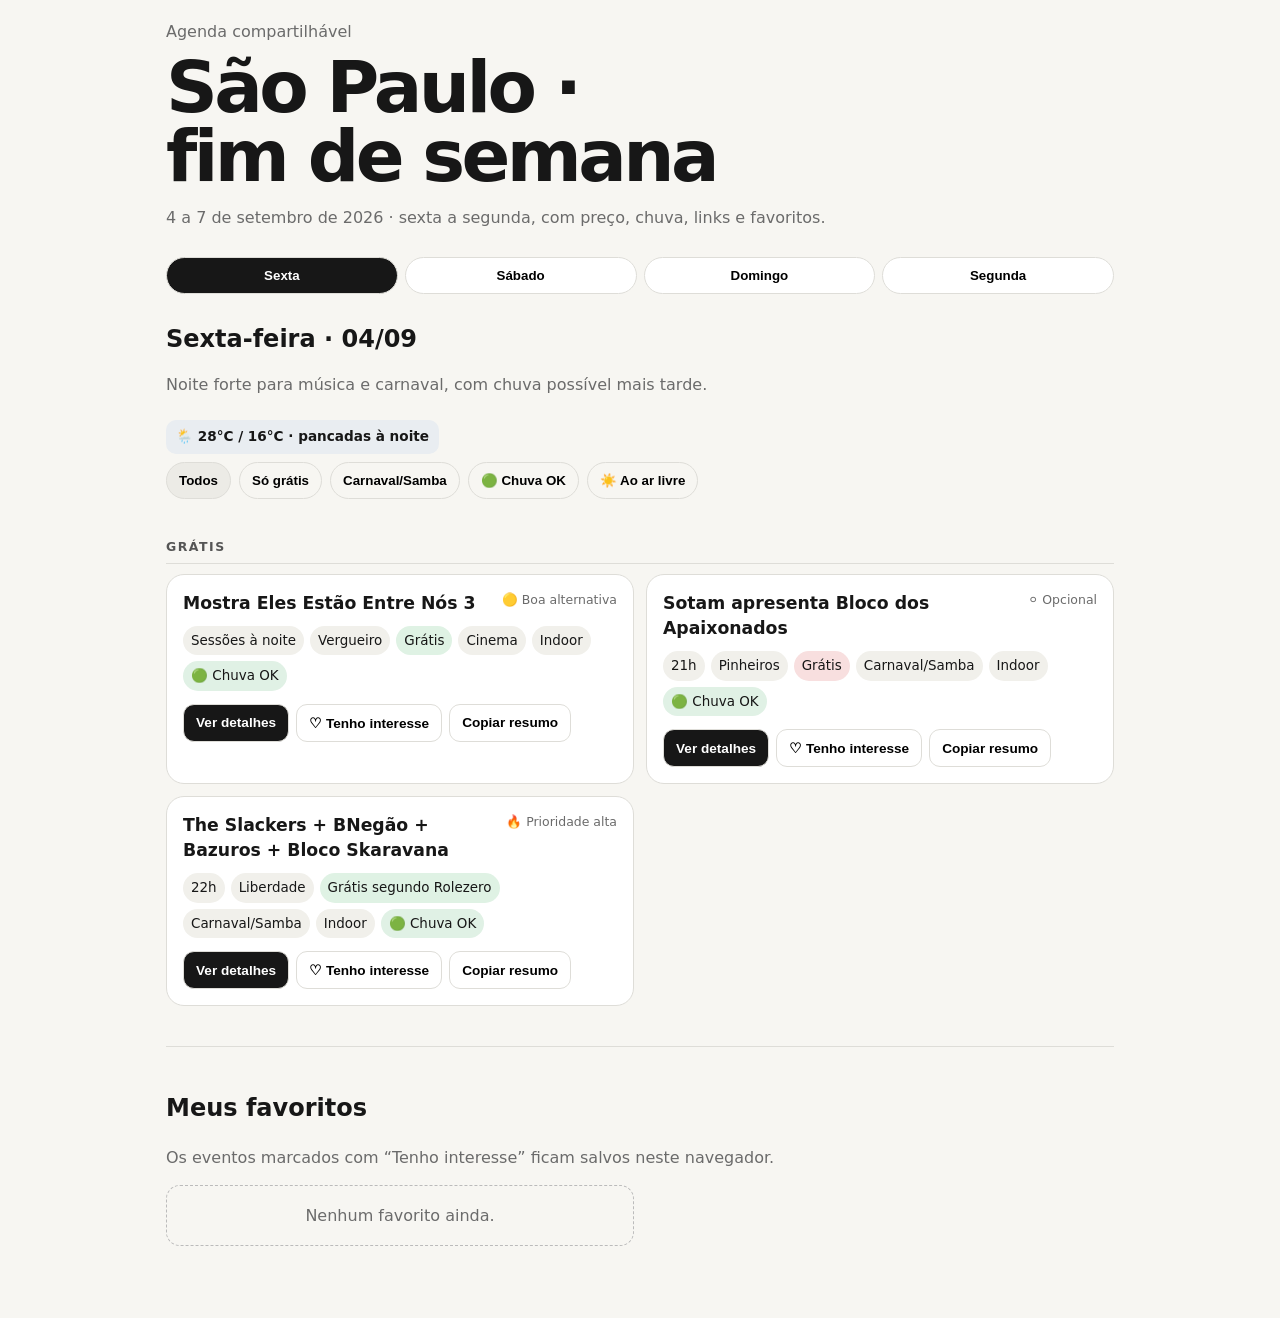
==== index.html @ 99be1428 "Publica primeira versão da Agenda SP" ====
<!doctype html><html lang="pt-BR"><head><meta charset="utf-8"><meta name="viewport" content="width=device-width,initial-scale=1"><meta name="theme-color" content="#f7f6f2"><title>São Paulo · 4 a 7 de setembro</title><style>:root{--bg:#f7f6f2;--card:#fff;--txt:#171717;--muted:#6b6b6b;--line:#deddd8;--free:#dff2e4;--paid:#fff0d9;--bad:#f8dfdf}*{box-sizing:border-box}body{margin:0;background:var(--bg);color:var(--txt);font-family:system-ui,-apple-system,Segoe UI,sans-serif;line-height:1.45}.w{max-width:980px;margin:auto;padding:20px 16px 72px}h1{font-size:clamp(2rem,8vw,4.5rem);line-height:.95;letter-spacing:-.05em;margin:10px 0}.sub{color:var(--muted);max-width:680px}.tabs{position:sticky;top:0;z-index:5;display:grid;grid-template-columns:repeat(4,1fr);gap:7px;padding:12px 0;background:#f7f6f2eF}.tab,.filter,.btn{border:1px solid var(--line);background:#fff;border-radius:999px;padding:10px 12px;font-weight:700;cursor:pointer}.tab.active{background:#171717;color:#fff}.filters{display:flex;gap:8px;overflow:auto;padding:8px 0 15px}.filter{white-space:nowrap;background:transparent}.filter.active{background:#ecebe6}.day h2{margin:16px 0 4px}.forecast{display:inline-block;margin-top:8px;padding:7px 10px;border-radius:10px;background:#e9edf1;font-size:.85rem;font-weight:700}.group{margin:24px 0}.group-title{font-size:.78rem;text-transform:uppercase;letter-spacing:.12em;font-weight:800;color:#555;border-bottom:1px solid var(--line);padding-bottom:7px}.cards{display:grid;gap:12px;margin-top:10px}.card{background:var(--card);border:1px solid var(--line);border-radius:18px;overflow:hidden}.main{padding:16px}.top{display:flex;justify-content:space-between;gap:12px}.top h3{margin:0;font-size:1.08rem}.priority{font-size:.78rem;color:var(--muted);white-space:nowrap}.meta{display:flex;flex-wrap:wrap;gap:6px;margin-top:10px}.pill{background:#f1f0eb;padding:5px 8px;border-radius:999px;font-size:.84rem}.free{background:var(--free)}.paid{background:var(--paid)}.sold,.dry{background:var(--bad)}.rainok{background:#e0f1e5}.dep{background:#fff0d9}.acts{display:flex;flex-wrap:wrap;gap:7px;margin-top:13px}.btn{border-radius:11px;font-size:.85rem}.primary{background:#171717;color:#fff}.details{display:none;padding:16px;border-top:1px solid var(--line);background:#fbfaf7}.card.open .details{display:block}.details p{margin:7px 0}.links{display:flex;flex-wrap:wrap;gap:8px;margin-top:10px}.links a{border:1px solid var(--line);padding:8px 10px;border-radius:10px;text-decoration:none;font-weight:700;font-size:.85rem}.alert{background:var(--bad);padding:9px 11px;border-radius:10px;margin-top:10px}.favorites{margin-top:40px;border-top:1px solid var(--line);padding-top:24px}.empty{padding:18px;border:1px dashed #bbb;border-radius:14px;color:var(--muted);text-align:center}@media(min-width:700px){.cards{grid-template-columns:repeat(2,1fr)}}</style></head><body><div class="w"><div class="sub">Agenda compartilhável</div><h1>São Paulo ·<br>fim de semana</h1><p class="sub">4 a 7 de setembro de 2026 · sexta a segunda, com preço, chuva, links e favoritos.</p><nav class="tabs"><button class="tab active" data-day="friday">Sexta</button><button class="tab" data-day="saturday">Sábado</button><button class="tab" data-day="sunday">Domingo</button><button class="tab" data-day="monday">Segunda</button></nav><section id="view"></section><section class="favorites"><h2>Meus favoritos</h2><p class="sub">Os eventos marcados com “Tenho interesse” ficam salvos neste navegador.</p><div id="favs" class="cards"></div></section></div><script>const D={friday:{title:'Sexta-feira · 04/09',summary:'Noite forte para música e carnaval, com chuva possível mais tarde.',forecast:'🌦️ 28°C / 16°C · pancadas à noite'},saturday:{title:'Sábado · 05/09',summary:'Maior variedade do fim de semana, mas com chuva como variável central.',forecast:'🌧️ 23°C / 15°C · tarde e noite chuvosas'},sunday:{title:'Domingo · 06/09',summary:'Priorize programas cobertos e deixe rua apenas para uma boa janela.',forecast:'🌧️ 17°C / 11°C · chuvoso durante o dia'},monday:{title:'Segunda-feira · 07/09 · feriado',summary:'Feriado frio, com várias opções culturais e melhor perspectiva para programas externos.',forecast:'☁️ 13°C / 10°C · nublado'}};const E=[{id:'f1',day:'friday',date:'04/09',name:'Sotam apresenta Bloco dos Apaixonados',start:'21:00',time:'21h',bairro:'Pinheiros',venue:'Casa Natura Musical',address:'R. Artur de Azevedo, 2134 · Pinheiros',priceType:'free',price:'Grátis',status:'Esgotado na última checagem',reserve:'Ingresso necessário',cat:'Carnaval/Samba',carnival:1,env:'Indoor',rain:'ok',rainLabel:'🟢 Chuva OK',priority:'⚪ Opcional',desc:'Projeto de Sotam em clima de bloco na Casa Natura Musical.',why:'Muito alinhado ao espírito carnavalesco da sexta, mas está esgotado.',climate:'Coberto.',alert:'Esgotado. Só considerar se houver nova liberação.',official:'https://casanaturamusical.com.br/eventos/',ticket:'',maps:'https://www.google.com/maps/search/?api=1&query=Casa+Natura+Musical+Sao+Paulo'},{id:'f2',day:'friday',date:'04/09',name:'The Slackers + BNegão + Bazuros + Bloco Skaravana',start:'22:00',time:'22h',bairro:'Liberdade',venue:'Cine Joia',address:'Praça Carlos Gomes, 82 · Liberdade',priceType:'free',price:'Grátis segundo Rolezero',status:'Valor/acesso a confirmar',reserve:'Confirmar antes de sair',cat:'Carnaval/Samba',carnival:1,env:'Indoor',rain:'ok',rainLabel:'🟢 Chuva OK',priority:'🔥 Prioridade alta',desc:'Ska, música urbana e bloco no Cine Joia.',why:'Uma das combinações mais diferentes da sexta.',climate:'Coberto e perto do metrô.',alert:'Gratuidade e regras de entrada devem ser reconfirmadas.',official:'https://rolezero.com.br/sao-paulo/2026-09-04',ticket:'',maps:'https://www.google.com/maps/search/?api=1&query=Cine+Joia+Sao+Paulo'},{id:'f3',day:'friday',date:'04/09',name:'Mostra Eles Estão Entre Nós 3',start:'19:30',time:'Sessões à noite',bairro:'Vergueiro',venue:'Centro Cultural São Paulo',address:'Rua Vergueiro, 1000 · São Paulo',priceType:'free',price:'Grátis',status:'Sujeito à lotação',reserve:'Retirada conforme sessão',cat:'Cinema',carnival:0,env:'Indoor',rain:'ok',rainLabel:'🟢 Chuva OK',priority:'🟡 Boa alternativa',desc:'Mostra especial gratuita de ficção científica.',why:'Plano cultural fácil, coberto e gratuito.',climate:'Indoor.',alert:'Chegue cedo para retirada.',official:'https://centrocultural.sp.gov.br/agenda/',ticket:'',maps:'https://www.google.com/maps/search/?api=1&query=Centro+Cultural+Sao+Paulo'},{id:'s1',day:'saturday',date:'05/09',name:'Baile na Terra + Bloco Água Preta + Cordel do Fogo Encantado',start:'15:00',time:'15h às 21h',bairro:'Lapa',venue:'Tendal da Lapa + cortejo',address:'Lapa · São Paulo',priceType:'free',price:'Grátis',status:'Programação divulgada',reserve:'Não informada',cat:'Carnaval/Samba',carnival:1,env:'Misto',rain:'depends',rainLabel:'🟡 Depende da chuva',priority:'🔥 Prioridade alta',desc:'Bloco, cortejo e programação musical chegando ao Tendal da Lapa.',why:'Melhor cruzamento entre bloco, rua e música brasileira.',climate:'Parte importante acontece na rua.',alert:'Checar status no dia por causa da chuva.',official:'https://billboard.com.br/baile-na-terra-setembro-sp-2026/',ticket:'',maps:'https://www.google.com/maps/search/?api=1&query=Tendal+da+Lapa+Sao+Paulo'},{id:'s2',day:'saturday',date:'05/09',name:'World Press Photo 2026',start:'11:00',time:'9h às 18h · visita 11h',bairro:'Sé',venue:'CAIXA Cultural',address:'Praça da Sé, 111 · São Paulo',priceType:'free',price:'Grátis',status:'Último fim de semana',reserve:'Mediação pode exigir inscrição',cat:'Exposição',carnival:0,env:'Indoor',rain:'ok',rainLabel:'🟢 Chuva OK',priority:'🔥 Prioridade alta',desc:'Exposição internacional de fotojornalismo e fotografia documental.',why:'Âncora cultural forte e excelente para chuva.',climate:'100% coberto.',alert:'Mediação sujeita a vagas.',official:'https://www.worldpressphoto.org/calendar/2026/sao-paulo-brazil',ticket:'',maps:'https://www.google.com/maps/search/?api=1&query=CAIXA+Cultural+Sao+Paulo'},{id:'s3',day:'saturday',date:'05/09',name:'XXXII Copa Japão de Turfe',start:'12:00',time:'12h às 21h',bairro:'Cidade Jardim',venue:'Jockey Club de São Paulo',address:'Av. Lineu de Paula Machado, 1263',priceType:'free',price:'Grátis',status:'Confirmado',reserve:'Não informada',cat:'Cultura/Gastronomia',carnival:0,env:'Misto',rain:'depends',rainLabel:'🟡 Depende da chuva',priority:'🟡 Boa alternativa',desc:'Celebração Brasil-Japão com turfe, gastronomia e atrações culturais.',why:'Programa diferente e gratuito.',climate:'Grande parte da experiência é externa.',alert:'Chuva pode prejudicar bastante.',official:'https://jockeyclub-sp.com.br/eventos/news_mostra.asp?id=37733',ticket:'',maps:'https://www.google.com/maps/search/?api=1&query=Jockey+Club+de+Sao+Paulo'},{id:'s4',day:'saturday',date:'05/09',name:'Piano na Praça',start:'18:00',time:'18h',bairro:'Vergueiro',venue:'Centro Cultural São Paulo',address:'Rua Vergueiro, 1000',priceType:'free',price:'Grátis',status:'Programação listada',reserve:'Sujeito à lotação',cat:'Música',carnival:0,env:'Misto',rain:'depends',rainLabel:'🟡 Depende da chuva',priority:'🟡 Boa alternativa',desc:'Apresentação de piano em área de convivência do CCSP.',why:'Leve, gratuito e fácil de combinar com outro programa.',climate:'Área semiaberta.',alert:'Validar realização se chover forte.',official:'https://centrocultural.sp.gov.br/agenda/',ticket:'',maps:'https://www.google.com/maps/search/?api=1&query=Centro+Cultural+Sao+Paulo'},{id:'s5',day:'saturday',date:'05/09',name:'53ª Festa de San Gennaro',start:'17:00',time:'A partir de 17h',bairro:'Mooca',venue:'Ruas San Gennaro e Lins',address:'Mooca · São Paulo',priceType:'free',price:'Grátis na área de rua',status:'Abertura da edição 2026',reserve:'Não para a rua',cat:'Festa de Rua',carnival:0,env:'Outdoor',rain:'dry',rainLabel:'🔴 Melhor sem chuva',priority:'🟡 Boa alternativa',desc:'Tradicional festa italiana com gastronomia e cultura de bairro.',why:'Ótimo clima de festa popular se o tempo ajudar.',climate:'Outdoor.',alert:'Com chuva forte, deixe para outro momento.',official:'https://paroquiasangennaro.com.br/',ticket:'',maps:'https://www.google.com/maps/search/?api=1&query=Festa+San+Gennaro+Mooca'},{id:'s6',day:'saturday',date:'05/09',name:'Juçara Marçal canta Elizeth Cardoso',start:'20:00',time:'20h às 21h30',bairro:'Bom Retiro',venue:'Sesc Bom Retiro',address:'Alameda Nothmann, 185',priceType:'over50',price:'R$ 60 inteira · R$ 30 meia · R$ 18 Credencial',status:'Venda de ingressos',reserve:'Ingresso necessário',cat:'Música Brasileira',carnival:1,env:'Indoor',rain:'ok',rainLabel:'🟢 Chuva OK',priority:'🔥 Prioridade alta',desc:'Juçara Marçal celebra repertório de Elizeth Cardoso com Kiko Dinucci e Rodrigo Campos.',why:'Uma das escolhas musicais mais fortes do sábado.',climate:'Indoor.',alert:'Comprar antes.',official:'https://www.sescsp.org.br/programacao/jucara-marcal-18/',ticket:'https://www.sescsp.org.br/programacao/jucara-marcal-18/',maps:'https://www.google.com/maps/search/?api=1&query=Sesc+Bom+Retiro'},{id:'s7',day:'saturday',date:'05/09',name:'A Banda Mais Bonita da Cidade',start:'20:00',time:'20h',bairro:'Belenzinho',venue:'Sesc Belenzinho',address:'R. Padre Adelino, 1000',priceType:'over50',price:'R$ 60 inteira · R$ 30 meia · R$ 18 Credencial',status:'Programação confirmada',reserve:'Ingresso necessário',cat:'Show',carnival:0,env:'Indoor',rain:'ok',rainLabel:'🟢 Chuva OK',priority:'🔥 Prioridade alta',desc:'Show da banda curitibana no Sesc Belenzinho.',why:'Boa opção para fechar o sábado em ambiente coberto.',climate:'Indoor.',alert:'Checar disponibilidade.',official:'https://www.sescsp.org.br/programacao/a-banda-mais-bonita-da-cidade-4/',ticket:'https://www.sescsp.org.br/programacao/a-banda-mais-bonita-da-cidade-4/',maps:'https://www.google.com/maps/search/?api=1&query=Sesc+Belenzinho'},{id:'d1',day:'sunday',date:'06/09',name:'Menu Cultural · Gastronomia Periférica',start:'11:00',time:'11h às 17h',bairro:'Paulista',venue:'Bulevar do Rádio',address:'Entre Itaú Cultural e Sesc Avenida Paulista',priceType:'free',price:'Entrada grátis',status:'Confirmado',reserve:'Não informada',cat:'Gastronomia/Cultura',carnival:0,env:'Outdoor',rain:'dry',rainLabel:'🔴 Melhor sem chuva',priority:'🟡 Boa alternativa',desc:'Feira com comida, produtores, cerâmica, moda e cultura periférica.',why:'Muito bom se houver janela de tempo.',climate:'Outdoor.',alert:'Consumo pago; chuva pode inviabilizar.',official:'https://www.itaucultural.org.br/secoes/agenda/gastronomia-periferica-chega-ao-menu-cultural-no-mes-de-setembro',ticket:'',maps:'https://www.google.com/maps/search/?api=1&query=Itau+Cultural+Sao+Paulo'},{id:'d2',day:'sunday',date:'06/09',name:'World Press Photo 2026',start:'09:00',time:'9h às 17h · mediação 15h',bairro:'Sé',venue:'CAIXA Cultural',address:'Praça da Sé, 111',priceType:'free',price:'Grátis',status:'Último domingo',reserve:'Mediação com inscrição',cat:'Exposição',carnival:0,env:'Indoor',rain:'ok',rainLabel:'🟢 Chuva OK',priority:'🔥 Prioridade alta',desc:'Último domingo da mostra internacional de fotografia.',why:'Excelente plano de chuva.',climate:'Indoor.',alert:'Mediação pode lotar.',official:'https://www.worldpressphoto.org/calendar/2026/sao-paulo-brazil',ticket:'',maps:'https://www.google.com/maps/search/?api=1&query=CAIXA+Cultural+Sao+Paulo'},{id:'d3',day:'sunday',date:'06/09',name:'Devoradores de Estrelas · Mostra Eles Estão Entre Nós 3',start:'15:00',time:'15h',bairro:'Vergueiro',venue:'CCSP · Sala Paulo Emílio',address:'Rua Vergueiro, 1000',priceType:'free',price:'Grátis',status:'Confirmado',reserve:'Ingresso físico 1h antes',cat:'Cinema',carnival:0,env:'Indoor',rain:'ok',rainLabel:'🟢 Chuva OK',priority:'🔥 Prioridade alta',desc:'Sessão especial gratuita de ficção científica.',why:'Perfeito para um domingo chuvoso.',climate:'Indoor.',alert:'Sujeito à disponibilidade.',official:'https://centrocultural.sp.gov.br/agenda/',ticket:'',maps:'https://www.google.com/maps/search/?api=1&query=Centro+Cultural+Sao+Paulo'},{id:'d4',day:'sunday',date:'06/09',name:'A Classe Trabalhadora Vai ao Cinema · Sessão 3',start:'18:00',time:'18h e 19h30',bairro:'Vergueiro',venue:'CCSP · Sala Paulo Emílio',address:'Rua Vergueiro, 1000',priceType:'free',price:'Grátis',status:'Confirmado',reserve:'Ingresso físico 1h antes',cat:'Cinema',carnival:0,env:'Indoor',rain:'ok',rainLabel:'🟢 Chuva OK',priority:'🔥 Prioridade alta',desc:'Sessão de curtas sobre trabalho, cidade e vida cotidiana, incluindo “(Sub)urbana”.',why:'Gratuito, coberto e com recorte social contemporâneo.',climate:'Indoor.',alert:'Checar ordem atualizada das sessões.',official:'https://centrocultural.sp.gov.br/agenda/',ticket:'',maps:'https://www.google.com/maps/search/?api=1&query=Centro+Cultural+Sao+Paulo'},{id:'d5',day:'sunday',date:'06/09',name:'Nosso Primeiras Estórias',start:'16:00',time:'16h às 17h',bairro:'Bom Retiro',venue:'Sesc Bom Retiro',address:'Alameda Nothmann, 185',priceType:'free',price:'Grátis / acesso sujeito à capacidade',status:'Confirmado',reserve:'Sujeito à capacidade',cat:'Teatro/Performance',carnival:0,env:'Indoor',rain:'ok',rainLabel:'🟢 Chuva OK',priority:'🟡 Boa alternativa',desc:'Improviso cênico inspirado em Guimarães Rosa.',why:'Curto, autoral e fácil de encaixar.',climate:'Indoor.',alert:'Chegue com antecedência.',official:'https://www.sescsp.org.br/bomretiro/',ticket:'',maps:'https://www.google.com/maps/search/?api=1&query=Sesc+Bom+Retiro'},{id:'m1',day:'monday',date:'07/09',name:'Chico César · Vestido de Amor',start:'16:00',time:'16h',bairro:'Interlagos',venue:'Sesc Interlagos · Praça Pau-Brasil',address:'Av. Manuel Alves Soares, 1100',priceType:'free',price:'Grátis',status:'Confirmado',reserve:'Sem retirada de ingressos',cat:'Música Brasileira',carnival:0,env:'Outdoor',rain:'dry',rainLabel:'🔴 Melhor sem chuva',priority:'🔥 Prioridade alta',desc:'Show gratuito da turnê “Vestido de Amor”.',why:'Grande show gratuito do feriado.',climate:'Praça aberta; confirmar em caso de mudança do tempo.',alert:'Evento ao ar livre.',official:'https://www.sescsp.org.br/programacao/chico-cesar-21/',ticket:'',maps:'https://www.google.com/maps/search/?api=1&query=Sesc+Interlagos+Sao+Paulo'},{id:'m2',day:'monday',date:'07/09',name:'Bienal Internacional do Livro de São Paulo',start:'09:00',time:'9h às 22h',bairro:'Santana',venue:'Distrito Anhembi',address:'Av. Olavo Fontoura, 1209',priceType:'under50',price:'R$ 40 inteira · R$ 20 meia | após 17h R$ 30 / R$ 15',status:'Ingressos à venda',reserve:'Compra antecipada recomendada',cat:'Literatura/Cultura',carnival:0,env:'Indoor',rain:'ok',rainLabel:'🟢 Chuva OK',priority:'🔥 Prioridade alta',desc:'Editoras, autores, debates e sessões de autógrafos.',why:'Melhor programa de longa duração para tempo ruim.',climate:'Pavilhão coberto.',alert:'Algumas sessões exigem senha/inscrição.',official:'https://www.bienaldolivrosp.com.br/pt-br/visitar.html',ticket:'https://www.bienaldolivrosp.com.br/pt-br/visitar.html',maps:'https://www.google.com/maps/search/?api=1&query=Distrito+Anhembi+Sao+Paulo'},{id:'m3',day:'monday',date:'07/09',name:'World Press Photo 2026 · último dia',start:'09:00',time:'9h às 18h',bairro:'Sé',venue:'CAIXA Cultural',address:'Praça da Sé, 111',priceType:'free',price:'Grátis',status:'Abertura excepcional no feriado',reserve:'Entrada livre',cat:'Exposição',carnival:0,env:'Indoor',rain:'ok',rainLabel:'🟢 Chuva OK',priority:'🔥 Prioridade alta',desc:'Último dia da exposição World Press Photo 2026.',why:'Oportunidade única, gratuita e coberta.',climate:'Indoor.',alert:'Classificação indicativa 12 anos.',official:'https://caixanoticias.caixa.gov.br/',ticket:'',maps:'https://www.google.com/maps/search/?api=1&query=CAIXA+Cultural+Sao+Paulo'},{id:'m4',day:'monday',date:'07/09',name:'Pinacoteca · exposições em cartaz',start:'10:00',time:'10h às 18h',bairro:'Luz',venue:'Pinacoteca de São Paulo',address:'Praça da Luz, 2',priceType:'under50',price:'R$ 40 inteira · R$ 20 meia',status:'Aberta no feriado',reserve:'Ingresso recomendado',cat:'Museu/Exposição',carnival:0,env:'Indoor',rain:'ok',rainLabel:'🟢 Chuva OK',priority:'🟡 Boa alternativa',desc:'Exposições em cartaz e programação especial de 7 de Setembro.',why:'Museu forte para ocupar uma tarde inteira.',climate:'Predominantemente coberto.',alert:'Confirmar horário da atividade especial.',official:'https://pinacoteca.org.br/programacao/tipo/calendario-completo/',ticket:'https://pinacoteca.org.br/visita/ingresso/',maps:'https://www.google.com/maps/search/?api=1&query=Pinacoteca+de+Sao+Paulo'},{id:'m5',day:'monday',date:'07/09',name:'Tatiana Blass · Contrarregra',start:'11:00',time:'Horário do feriado a confirmar',bairro:'Pinheiros',venue:'Instituto Tomie Ohtake',address:'Rua Coropés, 88',priceType:'free',price:'Grátis',status:'Exposição confirmada; horário do feriado a confirmar',reserve:'Entrada gratuita',cat:'Exposição',carnival:0,env:'Indoor',rain:'ok',rainLabel:'🟢 Chuva OK',priority:'🟡 Boa alternativa',desc:'Mostra com pinturas, esculturas, instalações e vídeos de Tatiana Blass.',why:'Boa exposição gratuita em Pinheiros.',climate:'Indoor.',alert:'Confirmar funcionamento específico de 07/09.',official:'https://www.institutotomieohtake.org.br/programacao/',ticket:'',maps:'https://www.google.com/maps/search/?api=1&query=Instituto+Tomie+Ohtake'},{id:'m6',day:'monday',date:'07/09',name:'A Bicicleta que Tinha Bigodes',start:'12:00',time:'12h',bairro:'Bom Retiro',venue:'Sesc Bom Retiro',address:'Alameda Nothmann, 185',priceType:'under50',price:'R$ 40 inteira · R$ 20 meia · R$ 12 Credencial',status:'Sessão extra de feriado',reserve:'Ingresso necessário',cat:'Teatro',carnival:0,env:'Indoor',rain:'ok',rainLabel:'🟢 Chuva OK',priority:'🟡 Boa alternativa',desc:'Espetáculo inspirado na obra de Ondjaki.',why:'Boa opção cultural de almoço/tarde.',climate:'Indoor.',alert:'Checar disponibilidade.',official:'https://www.sescsp.org.br/bomretiro/',ticket:'https://www.sescsp.org.br/bomretiro/',maps:'https://www.google.com/maps/search/?api=1&query=Sesc+Bom+Retiro'}];let day='friday',filter='all';const fav=new Set(JSON.parse(localStorage.getItem('agendaSpFavs')||'[]'));const priceGroups=[['free','GRÁTIS'],['under50','ATÉ R$ 50'],['over50','ACIMA DE R$ 50']];const view=document.getElementById('view'),favs=document.getElementById('favs');function card(e,favView=false){const liked=fav.has(e.id),sold=e.status.toLowerCase().includes('esgot');return `<article class="card"><div class="main"><div class="top"><h3>${e.name}</h3><span class="priority">${e.priority}</span></div><div class="meta"><span class="pill">${e.time}</span><span class="pill">${e.bairro}</span><span class="pill ${sold?'sold':e.priceType==='free'?'free':'paid'}">${e.price}</span><span class="pill">${e.cat}</span><span class="pill">${e.env}</span><span class="pill ${e.rain==='ok'?'rainok':e.rain==='depends'?'dep':'dry'}">${e.rainLabel}</span></div><div class="acts"><button class="btn primary detailsBtn">Ver detalhes</button><button class="btn favBtn" data-id="${e.id}">${liked?'♥ Tenho interesse':'♡ Tenho interesse'}</button><button class="btn copyBtn" data-id="${e.id}">Copiar resumo</button>${favView?`<button class="btn removeBtn" data-id="${e.id}">Remover</button>`:''}</div></div><div class="details"><p><b>Sobre:</b> ${e.desc}</p><p><b>Local:</b> ${e.venue}<br>${e.address}</p><p><b>Preço/status:</b> ${e.price} · ${e.status}</p><p><b>Reserva:</b> ${e.reserve}</p><p><b>Por que vale:</b> ${e.why}</p><p><b>Chuva/logística:</b> ${e.rainLabel} · ${e.climate}</p>${e.alert?`<div class="alert">${e.alert}</div>`:''}<div class="links"><a href="${e.official}" target="_blank">Informações oficiais</a>${e.ticket?`<a href="${e.ticket}" target="_blank">Ingressos</a>`:''}<a href="${e.maps}" target="_blank">Google Maps</a></div></div></article>`}function current(){return E.filter(e=>e.day===day).filter(e=>filter==='free'?e.priceType==='free':filter==='carnival'?e.carnival:filter==='rain'?e.rain==='ok':filter==='out'?['Outdoor','Misto'].includes(e.env):true)}function bind(root){root.querySelectorAll('.detailsBtn').forEach(b=>b.onclick=()=>{const c=b.closest('.card');c.classList.toggle('open');b.textContent=c.classList.contains('open')?'Ocultar detalhes':'Ver detalhes'});root.querySelectorAll('.favBtn').forEach(b=>b.onclick=()=>{fav.has(b.dataset.id)?fav.delete(b.dataset.id):fav.add(b.dataset.id);localStorage.setItem('agendaSpFavs',JSON.stringify([...fav]));render();renderFavs()});root.querySelectorAll('.removeBtn').forEach(b=>b.onclick=()=>{fav.delete(b.dataset.id);localStorage.setItem('agendaSpFavs',JSON.stringify([...fav]));render();renderFavs()});root.querySelectorAll('.copyBtn').forEach(b=>b.onclick=async()=>{const e=E.find(x=>x.id===b.dataset.id);await navigator.clipboard.writeText(`${e.name}\n${e.date} · ${e.time}\n${e.venue} · ${e.bairro}\n${e.price}\n${e.ticket||e.official}`);b.textContent='Copiado ✓';setTimeout(()=>b.textContent='Copiar resumo',1200)})}function render(){const d=D[day],list=current();let h=`<div class="day"><h2>${d.title}</h2><p class="sub">${d.summary}</p><span class="forecast">${d.forecast}</span></div><div class="filters"><button class="filter ${filter==='all'?'active':''}" data-f="all">Todos</button><button class="filter ${filter==='free'?'active':''}" data-f="free">Só grátis</button><button class="filter ${filter==='carnival'?'active':''}" data-f="carnival">Carnaval/Samba</button><button class="filter ${filter==='rain'?'active':''}" data-f="rain">🟢 Chuva OK</button><button class="filter ${filter==='out'?'active':''}" data-f="out">☀️ Ao ar livre</button></div>`;priceGroups.forEach(([k,l])=>{const a=list.filter(e=>e.priceType===k).sort((a,b)=>a.start.localeCompare(b.start));if(a.length)h+=`<section class="group"><div class="group-title">${l}</div><div class="cards">${a.map(e=>card(e)).join('')}</div></section>`});if(!list.length)h+='<div class="empty">Nenhum evento neste filtro.</div>';view.innerHTML=h;view.querySelectorAll('.filter').forEach(b=>b.onclick=()=>{filter=b.dataset.f;render()});bind(view)}function renderFavs(){const a=E.filter(e=>fav.has(e.id));favs.innerHTML=a.length?a.map(e=>card(e,true)).join(''):'<div class="empty">Nenhum favorito ainda.</div>';bind(favs)}document.querySelectorAll('.tab').forEach(b=>b.onclick=()=>{document.querySelectorAll('.tab').forEach(x=>x.classList.remove('active'));b.classList.add('active');day=b.dataset.day;filter='all';render()});render();renderFavs();</script></body></html>
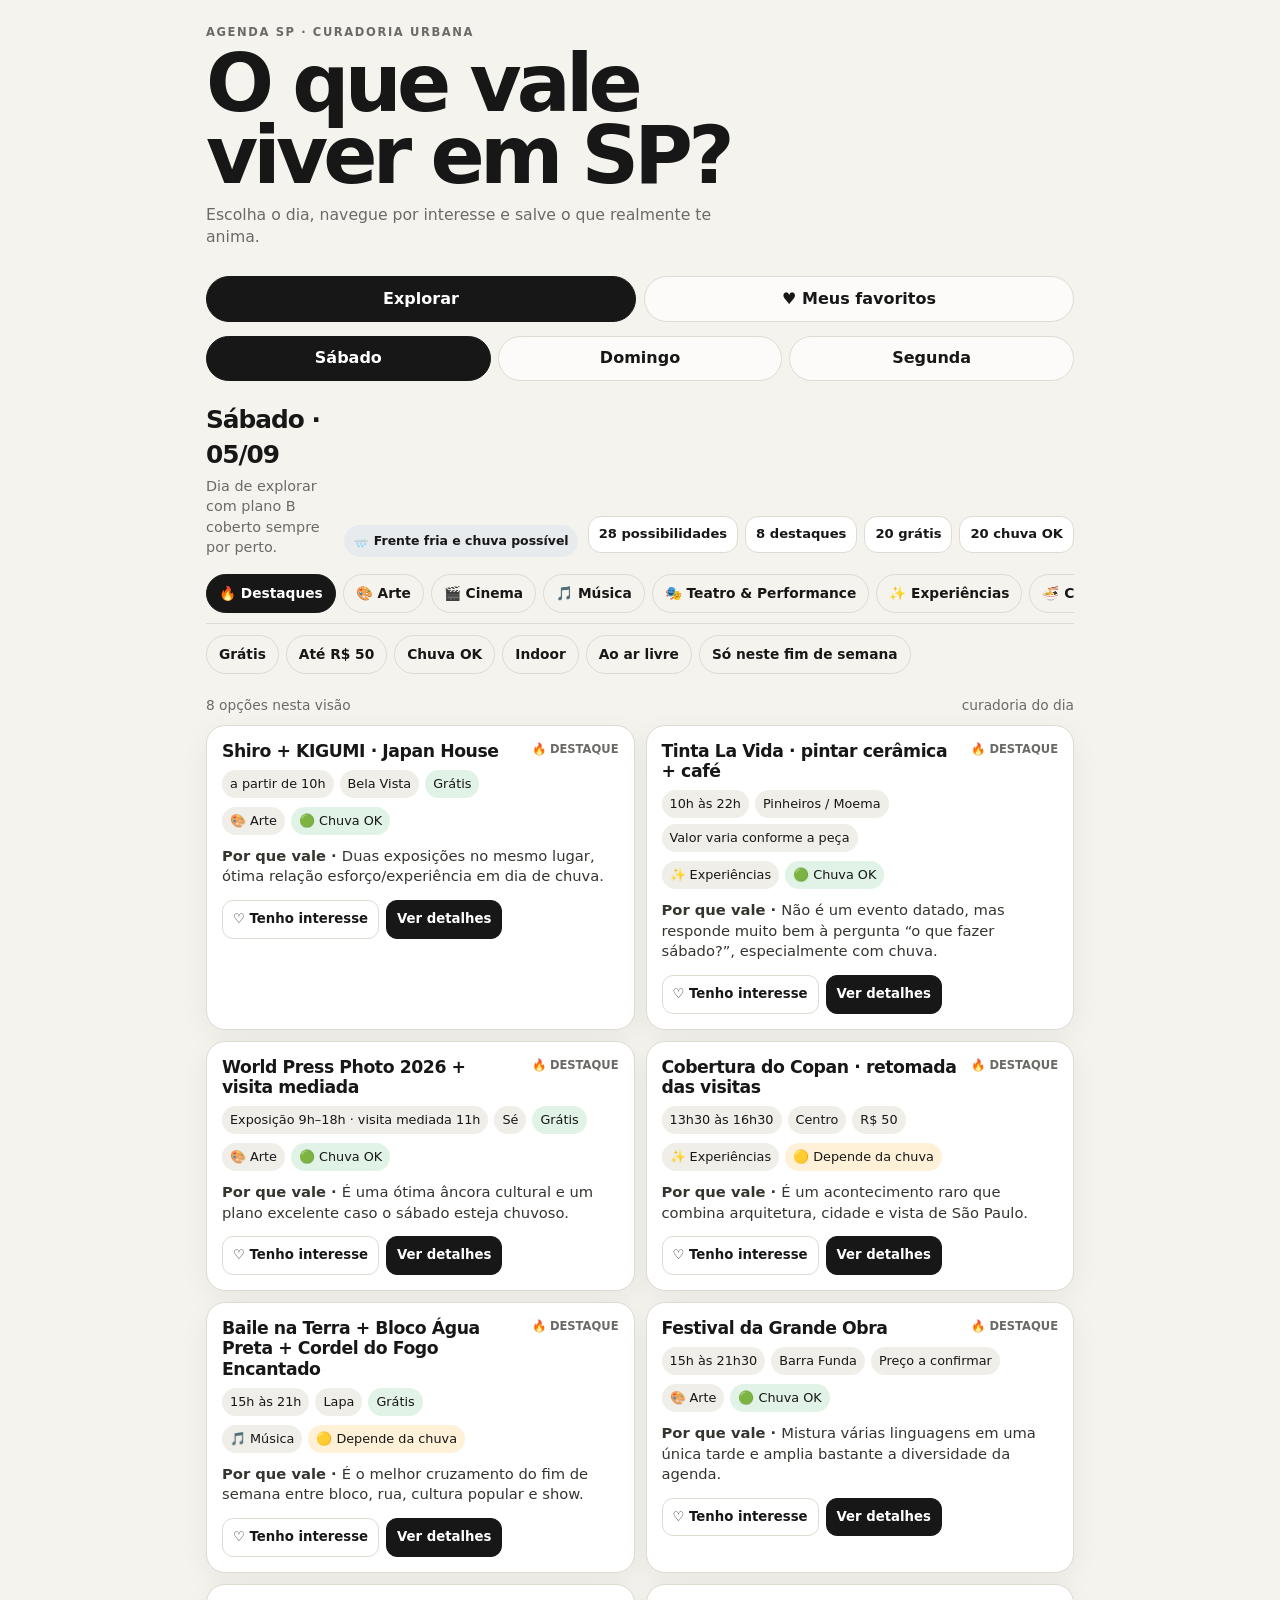
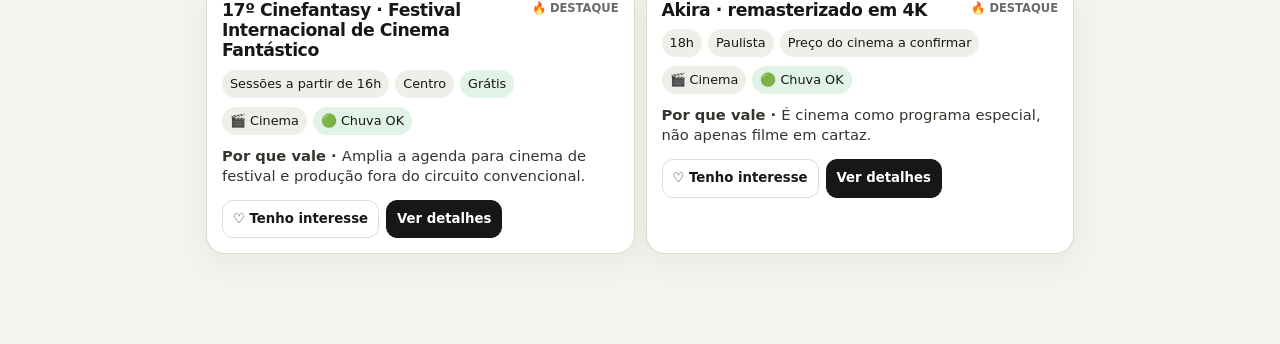
==== commit a552f0cf: "Publica nova experiência de descoberta da Agenda SP" ====
--- a/index.html
+++ b/index.html
@@ -1 +1 @@
-<!doctype html><html lang="pt-BR"><head><meta charset="utf-8"><meta name="viewport" content="width=device-width,initial-scale=1"><meta name="theme-color" content="#f7f6f2"><title>São Paulo · 4 a 7 de setembro</title><style>:root{--bg:#f7f6f2;--card:#fff;--txt:#171717;--muted:#6b6b6b;--line:#deddd8;--free:#dff2e4;--paid:#fff0d9;--bad:#f8dfdf}*{box-sizing:border-box}body{margin:0;background:var(--bg);color:var(--txt);font-family:system-ui,-apple-system,Segoe UI,sans-serif;line-height:1.45}.w{max-width:980px;margin:auto;padding:20px 16px 72px}h1{font-size:clamp(2rem,8vw,4.5rem);line-height:.95;letter-spacing:-.05em;margin:10px 0}.sub{color:var(--muted);max-width:680px}.tabs{position:sticky;top:0;z-index:5;display:grid;grid-template-columns:repeat(4,1fr);gap:7px;padding:12px 0;background:#f7f6f2eF}.tab,.filter,.btn{border:1px solid var(--line);background:#fff;border-radius:999px;padding:10px 12px;font-weight:700;cursor:pointer}.tab.active{background:#171717;color:#fff}.filters{display:flex;gap:8px;overflow:auto;padding:8px 0 15px}.filter{white-space:nowrap;background:transparent}.filter.active{background:#ecebe6}.day h2{margin:16px 0 4px}.forecast{display:inline-block;margin-top:8px;padding:7px 10px;border-radius:10px;background:#e9edf1;font-size:.85rem;font-weight:700}.group{margin:24px 0}.group-title{font-size:.78rem;text-transform:uppercase;letter-spacing:.12em;font-weight:800;color:#555;border-bottom:1px solid var(--line);padding-bottom:7px}.cards{display:grid;gap:12px;margin-top:10px}.card{background:var(--card);border:1px solid var(--line);border-radius:18px;overflow:hidden}.main{padding:16px}.top{display:flex;justify-content:space-between;gap:12px}.top h3{margin:0;font-size:1.08rem}.priority{font-size:.78rem;color:var(--muted);white-space:nowrap}.meta{display:flex;flex-wrap:wrap;gap:6px;margin-top:10px}.pill{background:#f1f0eb;padding:5px 8px;border-radius:999px;font-size:.84rem}.free{background:var(--free)}.paid{background:var(--paid)}.sold,.dry{background:var(--bad)}.rainok{background:#e0f1e5}.dep{background:#fff0d9}.acts{display:flex;flex-wrap:wrap;gap:7px;margin-top:13px}.btn{border-radius:11px;font-size:.85rem}.primary{background:#171717;color:#fff}.details{display:none;padding:16px;border-top:1px solid var(--line);background:#fbfaf7}.card.open .details{display:block}.details p{margin:7px 0}.links{display:flex;flex-wrap:wrap;gap:8px;margin-top:10px}.links a{border:1px solid var(--line);padding:8px 10px;border-radius:10px;text-decoration:none;font-weight:700;font-size:.85rem}.alert{background:var(--bad);padding:9px 11px;border-radius:10px;margin-top:10px}.favorites{margin-top:40px;border-top:1px solid var(--line);padding-top:24px}.empty{padding:18px;border:1px dashed #bbb;border-radius:14px;color:var(--muted);text-align:center}@media(min-width:700px){.cards{grid-template-columns:repeat(2,1fr)}}</style></head><body><div class="w"><div class="sub">Agenda compartilhável</div><h1>São Paulo ·<br>fim de semana</h1><p class="sub">4 a 7 de setembro de 2026 · sexta a segunda, com preço, chuva, links e favoritos.</p><nav class="tabs"><button class="tab active" data-day="friday">Sexta</button><button class="tab" data-day="saturday">Sábado</button><button class="tab" data-day="sunday">Domingo</button><button class="tab" data-day="monday">Segunda</button></nav><section id="view"></section><section class="favorites"><h2>Meus favoritos</h2><p class="sub">Os eventos marcados com “Tenho interesse” ficam salvos neste navegador.</p><div id="favs" class="cards"></div></section></div><script>const D={friday:{title:'Sexta-feira · 04/09',summary:'Noite forte para música e carnaval, com chuva possível mais tarde.',forecast:'🌦️ 28°C / 16°C · pancadas à noite'},saturday:{title:'Sábado · 05/09',summary:'Maior variedade do fim de semana, mas com chuva como variável central.',forecast:'🌧️ 23°C / 15°C · tarde e noite chuvosas'},sunday:{title:'Domingo · 06/09',summary:'Priorize programas cobertos e deixe rua apenas para uma boa janela.',forecast:'🌧️ 17°C / 11°C · chuvoso durante o dia'},monday:{title:'Segunda-feira · 07/09 · feriado',summary:'Feriado frio, com várias opções culturais e melhor perspectiva para programas externos.',forecast:'☁️ 13°C / 10°C · nublado'}};const E=[{id:'f1',day:'friday',date:'04/09',name:'Sotam apresenta Bloco dos Apaixonados',start:'21:00',time:'21h',bairro:'Pinheiros',venue:'Casa Natura Musical',address:'R. Artur de Azevedo, 2134 · Pinheiros',priceType:'free',price:'Grátis',status:'Esgotado na última checagem',reserve:'Ingresso necessário',cat:'Carnaval/Samba',carnival:1,env:'Indoor',rain:'ok',rainLabel:'🟢 Chuva OK',priority:'⚪ Opcional',desc:'Projeto de Sotam em clima de bloco na Casa Natura Musical.',why:'Muito alinhado ao espírito carnavalesco da sexta, mas está esgotado.',climate:'Coberto.',alert:'Esgotado. Só considerar se houver nova liberação.',official:'https://casanaturamusical.com.br/eventos/',ticket:'',maps:'https://www.google.com/maps/search/?api=1&query=Casa+Natura+Musical+Sao+Paulo'},{id:'f2',day:'friday',date:'04/09',name:'The Slackers + BNegão + Bazuros + Bloco Skaravana',start:'22:00',time:'22h',bairro:'Liberdade',venue:'Cine Joia',address:'Praça Carlos Gomes, 82 · Liberdade',priceType:'free',price:'Grátis segundo Rolezero',status:'Valor/acesso a confirmar',reserve:'Confirmar antes de sair',cat:'Carnaval/Samba',carnival:1,env:'Indoor',rain:'ok',rainLabel:'🟢 Chuva OK',priority:'🔥 Prioridade alta',desc:'Ska, música urbana e bloco no Cine Joia.',why:'Uma das combinações mais diferentes da sexta.',climate:'Coberto e perto do metrô.',alert:'Gratuidade e regras de entrada devem ser reconfirmadas.',official:'https://rolezero.com.br/sao-paulo/2026-09-04',ticket:'',maps:'https://www.google.com/maps/search/?api=1&query=Cine+Joia+Sao+Paulo'},{id:'f3',day:'friday',date:'04/09',name:'Mostra Eles Estão Entre Nós 3',start:'19:30',time:'Sessões à noite',bairro:'Vergueiro',venue:'Centro Cultural São Paulo',address:'Rua Vergueiro, 1000 · São Paulo',priceType:'free',price:'Grátis',status:'Sujeito à lotação',reserve:'Retirada conforme sessão',cat:'Cinema',carnival:0,env:'Indoor',rain:'ok',rainLabel:'🟢 Chuva OK',priority:'🟡 Boa alternativa',desc:'Mostra especial gratuita de ficção científica.',why:'Plano cultural fácil, coberto e gratuito.',climate:'Indoor.',alert:'Chegue cedo para retirada.',official:'https://centrocultural.sp.gov.br/agenda/',ticket:'',maps:'https://www.google.com/maps/search/?api=1&query=Centro+Cultural+Sao+Paulo'},{id:'s1',day:'saturday',date:'05/09',name:'Baile na Terra + Bloco Água Preta + Cordel do Fogo Encantado',start:'15:00',time:'15h às 21h',bairro:'Lapa',venue:'Tendal da Lapa + cortejo',address:'Lapa · São Paulo',priceType:'free',price:'Grátis',status:'Programação divulgada',reserve:'Não informada',cat:'Carnaval/Samba',carnival:1,env:'Misto',rain:'depends',rainLabel:'🟡 Depende da chuva',priority:'🔥 Prioridade alta',desc:'Bloco, cortejo e programação musical chegando ao Tendal da Lapa.',why:'Melhor cruzamento entre bloco, rua e música brasileira.',climate:'Parte importante acontece na rua.',alert:'Checar status no dia por causa da chuva.',official:'https://billboard.com.br/baile-na-terra-setembro-sp-2026/',ticket:'',maps:'https://www.google.com/maps/search/?api=1&query=Tendal+da+Lapa+Sao+Paulo'},{id:'s2',day:'saturday',date:'05/09',name:'World Press Photo 2026',start:'11:00',time:'9h às 18h · visita 11h',bairro:'Sé',venue:'CAIXA Cultural',address:'Praça da Sé, 111 · São Paulo',priceType:'free',price:'Grátis',status:'Último fim de semana',reserve:'Mediação pode exigir inscrição',cat:'Exposição',carnival:0,env:'Indoor',rain:'ok',rainLabel:'🟢 Chuva OK',priority:'🔥 Prioridade alta',desc:'Exposição internacional de fotojornalismo e fotografia documental.',why:'Âncora cultural forte e excelente para chuva.',climate:'100% coberto.',alert:'Mediação sujeita a vagas.',official:'https://www.worldpressphoto.org/calendar/2026/sao-paulo-brazil',ticket:'',maps:'https://www.google.com/maps/search/?api=1&query=CAIXA+Cultural+Sao+Paulo'},{id:'s3',day:'saturday',date:'05/09',name:'XXXII Copa Japão de Turfe',start:'12:00',time:'12h às 21h',bairro:'Cidade Jardim',venue:'Jockey Club de São Paulo',address:'Av. Lineu de Paula Machado, 1263',priceType:'free',price:'Grátis',status:'Confirmado',reserve:'Não informada',cat:'Cultura/Gastronomia',carnival:0,env:'Misto',rain:'depends',rainLabel:'🟡 Depende da chuva',priority:'🟡 Boa alternativa',desc:'Celebração Brasil-Japão com turfe, gastronomia e atrações culturais.',why:'Programa diferente e gratuito.',climate:'Grande parte da experiência é externa.',alert:'Chuva pode prejudicar bastante.',official:'https://jockeyclub-sp.com.br/eventos/news_mostra.asp?id=37733',ticket:'',maps:'https://www.google.com/maps/search/?api=1&query=Jockey+Club+de+Sao+Paulo'},{id:'s4',day:'saturday',date:'05/09',name:'Piano na Praça',start:'18:00',time:'18h',bairro:'Vergueiro',venue:'Centro Cultural São Paulo',address:'Rua Vergueiro, 1000',priceType:'free',price:'Grátis',status:'Programação listada',reserve:'Sujeito à lotação',cat:'Música',carnival:0,env:'Misto',rain:'depends',rainLabel:'🟡 Depende da chuva',priority:'🟡 Boa alternativa',desc:'Apresentação de piano em área de convivência do CCSP.',why:'Leve, gratuito e fácil de combinar com outro programa.',climate:'Área semiaberta.',alert:'Validar realização se chover forte.',official:'https://centrocultural.sp.gov.br/agenda/',ticket:'',maps:'https://www.google.com/maps/search/?api=1&query=Centro+Cultural+Sao+Paulo'},{id:'s5',day:'saturday',date:'05/09',name:'53ª Festa de San Gennaro',start:'17:00',time:'A partir de 17h',bairro:'Mooca',venue:'Ruas San Gennaro e Lins',address:'Mooca · São Paulo',priceType:'free',price:'Grátis na área de rua',status:'Abertura da edição 2026',reserve:'Não para a rua',cat:'Festa de Rua',carnival:0,env:'Outdoor',rain:'dry',rainLabel:'🔴 Melhor sem chuva',priority:'🟡 Boa alternativa',desc:'Tradicional festa italiana com gastronomia e cultura de bairro.',why:'Ótimo clima de festa popular se o tempo ajudar.',climate:'Outdoor.',alert:'Com chuva forte, deixe para outro momento.',official:'https://paroquiasangennaro.com.br/',ticket:'',maps:'https://www.google.com/maps/search/?api=1&query=Festa+San+Gennaro+Mooca'},{id:'s6',day:'saturday',date:'05/09',name:'Juçara Marçal canta Elizeth Cardoso',start:'20:00',time:'20h às 21h30',bairro:'Bom Retiro',venue:'Sesc Bom Retiro',address:'Alameda Nothmann, 185',priceType:'over50',price:'R$ 60 inteira · R$ 30 meia · R$ 18 Credencial',status:'Venda de ingressos',reserve:'Ingresso necessário',cat:'Música Brasileira',carnival:1,env:'Indoor',rain:'ok',rainLabel:'🟢 Chuva OK',priority:'🔥 Prioridade alta',desc:'Juçara Marçal celebra repertório de Elizeth Cardoso com Kiko Dinucci e Rodrigo Campos.',why:'Uma das escolhas musicais mais fortes do sábado.',climate:'Indoor.',alert:'Comprar antes.',official:'https://www.sescsp.org.br/programacao/jucara-marcal-18/',ticket:'https://www.sescsp.org.br/programacao/jucara-marcal-18/',maps:'https://www.google.com/maps/search/?api=1&query=Sesc+Bom+Retiro'},{id:'s7',day:'saturday',date:'05/09',name:'A Banda Mais Bonita da Cidade',start:'20:00',time:'20h',bairro:'Belenzinho',venue:'Sesc Belenzinho',address:'R. Padre Adelino, 1000',priceType:'over50',price:'R$ 60 inteira · R$ 30 meia · R$ 18 Credencial',status:'Programação confirmada',reserve:'Ingresso necessário',cat:'Show',carnival:0,env:'Indoor',rain:'ok',rainLabel:'🟢 Chuva OK',priority:'🔥 Prioridade alta',desc:'Show da banda curitibana no Sesc Belenzinho.',why:'Boa opção para fechar o sábado em ambiente coberto.',climate:'Indoor.',alert:'Checar disponibilidade.',official:'https://www.sescsp.org.br/programacao/a-banda-mais-bonita-da-cidade-4/',ticket:'https://www.sescsp.org.br/programacao/a-banda-mais-bonita-da-cidade-4/',maps:'https://www.google.com/maps/search/?api=1&query=Sesc+Belenzinho'},{id:'d1',day:'sunday',date:'06/09',name:'Menu Cultural · Gastronomia Periférica',start:'11:00',time:'11h às 17h',bairro:'Paulista',venue:'Bulevar do Rádio',address:'Entre Itaú Cultural e Sesc Avenida Paulista',priceType:'free',price:'Entrada grátis',status:'Confirmado',reserve:'Não informada',cat:'Gastronomia/Cultura',carnival:0,env:'Outdoor',rain:'dry',rainLabel:'🔴 Melhor sem chuva',priority:'🟡 Boa alternativa',desc:'Feira com comida, produtores, cerâmica, moda e cultura periférica.',why:'Muito bom se houver janela de tempo.',climate:'Outdoor.',alert:'Consumo pago; chuva pode inviabilizar.',official:'https://www.itaucultural.org.br/secoes/agenda/gastronomia-periferica-chega-ao-menu-cultural-no-mes-de-setembro',ticket:'',maps:'https://www.google.com/maps/search/?api=1&query=Itau+Cultural+Sao+Paulo'},{id:'d2',day:'sunday',date:'06/09',name:'World Press Photo 2026',start:'09:00',time:'9h às 17h · mediação 15h',bairro:'Sé',venue:'CAIXA Cultural',address:'Praça da Sé, 111',priceType:'free',price:'Grátis',status:'Último domingo',reserve:'Mediação com inscrição',cat:'Exposição',carnival:0,env:'Indoor',rain:'ok',rainLabel:'🟢 Chuva OK',priority:'🔥 Prioridade alta',desc:'Último domingo da mostra internacional de fotografia.',why:'Excelente plano de chuva.',climate:'Indoor.',alert:'Mediação pode lotar.',official:'https://www.worldpressphoto.org/calendar/2026/sao-paulo-brazil',ticket:'',maps:'https://www.google.com/maps/search/?api=1&query=CAIXA+Cultural+Sao+Paulo'},{id:'d3',day:'sunday',date:'06/09',name:'Devoradores de Estrelas · Mostra Eles Estão Entre Nós 3',start:'15:00',time:'15h',bairro:'Vergueiro',venue:'CCSP · Sala Paulo Emílio',address:'Rua Vergueiro, 1000',priceType:'free',price:'Grátis',status:'Confirmado',reserve:'Ingresso físico 1h antes',cat:'Cinema',carnival:0,env:'Indoor',rain:'ok',rainLabel:'🟢 Chuva OK',priority:'🔥 Prioridade alta',desc:'Sessão especial gratuita de ficção científica.',why:'Perfeito para um domingo chuvoso.',climate:'Indoor.',alert:'Sujeito à disponibilidade.',official:'https://centrocultural.sp.gov.br/agenda/',ticket:'',maps:'https://www.google.com/maps/search/?api=1&query=Centro+Cultural+Sao+Paulo'},{id:'d4',day:'sunday',date:'06/09',name:'A Classe Trabalhadora Vai ao Cinema · Sessão 3',start:'18:00',time:'18h e 19h30',bairro:'Vergueiro',venue:'CCSP · Sala Paulo Emílio',address:'Rua Vergueiro, 1000',priceType:'free',price:'Grátis',status:'Confirmado',reserve:'Ingresso físico 1h antes',cat:'Cinema',carnival:0,env:'Indoor',rain:'ok',rainLabel:'🟢 Chuva OK',priority:'🔥 Prioridade alta',desc:'Sessão de curtas sobre trabalho, cidade e vida cotidiana, incluindo “(Sub)urbana”.',why:'Gratuito, coberto e com recorte social contemporâneo.',climate:'Indoor.',alert:'Checar ordem atualizada das sessões.',official:'https://centrocultural.sp.gov.br/agenda/',ticket:'',maps:'https://www.google.com/maps/search/?api=1&query=Centro+Cultural+Sao+Paulo'},{id:'d5',day:'sunday',date:'06/09',name:'Nosso Primeiras Estórias',start:'16:00',time:'16h às 17h',bairro:'Bom Retiro',venue:'Sesc Bom Retiro',address:'Alameda Nothmann, 185',priceType:'free',price:'Grátis / acesso sujeito à capacidade',status:'Confirmado',reserve:'Sujeito à capacidade',cat:'Teatro/Performance',carnival:0,env:'Indoor',rain:'ok',rainLabel:'🟢 Chuva OK',priority:'🟡 Boa alternativa',desc:'Improviso cênico inspirado em Guimarães Rosa.',why:'Curto, autoral e fácil de encaixar.',climate:'Indoor.',alert:'Chegue com antecedência.',official:'https://www.sescsp.org.br/bomretiro/',ticket:'',maps:'https://www.google.com/maps/search/?api=1&query=Sesc+Bom+Retiro'},{id:'m1',day:'monday',date:'07/09',name:'Chico César · Vestido de Amor',start:'16:00',time:'16h',bairro:'Interlagos',venue:'Sesc Interlagos · Praça Pau-Brasil',address:'Av. Manuel Alves Soares, 1100',priceType:'free',price:'Grátis',status:'Confirmado',reserve:'Sem retirada de ingressos',cat:'Música Brasileira',carnival:0,env:'Outdoor',rain:'dry',rainLabel:'🔴 Melhor sem chuva',priority:'🔥 Prioridade alta',desc:'Show gratuito da turnê “Vestido de Amor”.',why:'Grande show gratuito do feriado.',climate:'Praça aberta; confirmar em caso de mudança do tempo.',alert:'Evento ao ar livre.',official:'https://www.sescsp.org.br/programacao/chico-cesar-21/',ticket:'',maps:'https://www.google.com/maps/search/?api=1&query=Sesc+Interlagos+Sao+Paulo'},{id:'m2',day:'monday',date:'07/09',name:'Bienal Internacional do Livro de São Paulo',start:'09:00',time:'9h às 22h',bairro:'Santana',venue:'Distrito Anhembi',address:'Av. Olavo Fontoura, 1209',priceType:'under50',price:'R$ 40 inteira · R$ 20 meia | após 17h R$ 30 / R$ 15',status:'Ingressos à venda',reserve:'Compra antecipada recomendada',cat:'Literatura/Cultura',carnival:0,env:'Indoor',rain:'ok',rainLabel:'🟢 Chuva OK',priority:'🔥 Prioridade alta',desc:'Editoras, autores, debates e sessões de autógrafos.',why:'Melhor programa de longa duração para tempo ruim.',climate:'Pavilhão coberto.',alert:'Algumas sessões exigem senha/inscrição.',official:'https://www.bienaldolivrosp.com.br/pt-br/visitar.html',ticket:'https://www.bienaldolivrosp.com.br/pt-br/visitar.html',maps:'https://www.google.com/maps/search/?api=1&query=Distrito+Anhembi+Sao+Paulo'},{id:'m3',day:'monday',date:'07/09',name:'World Press Photo 2026 · último dia',start:'09:00',time:'9h às 18h',bairro:'Sé',venue:'CAIXA Cultural',address:'Praça da Sé, 111',priceType:'free',price:'Grátis',status:'Abertura excepcional no feriado',reserve:'Entrada livre',cat:'Exposição',carnival:0,env:'Indoor',rain:'ok',rainLabel:'🟢 Chuva OK',priority:'🔥 Prioridade alta',desc:'Último dia da exposição World Press Photo 2026.',why:'Oportunidade única, gratuita e coberta.',climate:'Indoor.',alert:'Classificação indicativa 12 anos.',official:'https://caixanoticias.caixa.gov.br/',ticket:'',maps:'https://www.google.com/maps/search/?api=1&query=CAIXA+Cultural+Sao+Paulo'},{id:'m4',day:'monday',date:'07/09',name:'Pinacoteca · exposições em cartaz',start:'10:00',time:'10h às 18h',bairro:'Luz',venue:'Pinacoteca de São Paulo',address:'Praça da Luz, 2',priceType:'under50',price:'R$ 40 inteira · R$ 20 meia',status:'Aberta no feriado',reserve:'Ingresso recomendado',cat:'Museu/Exposição',carnival:0,env:'Indoor',rain:'ok',rainLabel:'🟢 Chuva OK',priority:'🟡 Boa alternativa',desc:'Exposições em cartaz e programação especial de 7 de Setembro.',why:'Museu forte para ocupar uma tarde inteira.',climate:'Predominantemente coberto.',alert:'Confirmar horário da atividade especial.',official:'https://pinacoteca.org.br/programacao/tipo/calendario-completo/',ticket:'https://pinacoteca.org.br/visita/ingresso/',maps:'https://www.google.com/maps/search/?api=1&query=Pinacoteca+de+Sao+Paulo'},{id:'m5',day:'monday',date:'07/09',name:'Tatiana Blass · Contrarregra',start:'11:00',time:'Horário do feriado a confirmar',bairro:'Pinheiros',venue:'Instituto Tomie Ohtake',address:'Rua Coropés, 88',priceType:'free',price:'Grátis',status:'Exposição confirmada; horário do feriado a confirmar',reserve:'Entrada gratuita',cat:'Exposição',carnival:0,env:'Indoor',rain:'ok',rainLabel:'🟢 Chuva OK',priority:'🟡 Boa alternativa',desc:'Mostra com pinturas, esculturas, instalações e vídeos de Tatiana Blass.',why:'Boa exposição gratuita em Pinheiros.',climate:'Indoor.',alert:'Confirmar funcionamento específico de 07/09.',official:'https://www.institutotomieohtake.org.br/programacao/',ticket:'',maps:'https://www.google.com/maps/search/?api=1&query=Instituto+Tomie+Ohtake'},{id:'m6',day:'monday',date:'07/09',name:'A Bicicleta que Tinha Bigodes',start:'12:00',time:'12h',bairro:'Bom Retiro',venue:'Sesc Bom Retiro',address:'Alameda Nothmann, 185',priceType:'under50',price:'R$ 40 inteira · R$ 20 meia · R$ 12 Credencial',status:'Sessão extra de feriado',reserve:'Ingresso necessário',cat:'Teatro',carnival:0,env:'Indoor',rain:'ok',rainLabel:'🟢 Chuva OK',priority:'🟡 Boa alternativa',desc:'Espetáculo inspirado na obra de Ondjaki.',why:'Boa opção cultural de almoço/tarde.',climate:'Indoor.',alert:'Checar disponibilidade.',official:'https://www.sescsp.org.br/bomretiro/',ticket:'https://www.sescsp.org.br/bomretiro/',maps:'https://www.google.com/maps/search/?api=1&query=Sesc+Bom+Retiro'}];let day='friday',filter='all';const fav=new Set(JSON.parse(localStorage.getItem('agendaSpFavs')||'[]'));const priceGroups=[['free','GRÁTIS'],['under50','ATÉ R$ 50'],['over50','ACIMA DE R$ 50']];const view=document.getElementById('view'),favs=document.getElementById('favs');function card(e,favView=false){const liked=fav.has(e.id),sold=e.status.toLowerCase().includes('esgot');return `<article class="card"><div class="main"><div class="top"><h3>${e.name}</h3><span class="priority">${e.priority}</span></div><div class="meta"><span class="pill">${e.time}</span><span class="pill">${e.bairro}</span><span class="pill ${sold?'sold':e.priceType==='free'?'free':'paid'}">${e.price}</span><span class="pill">${e.cat}</span><span class="pill">${e.env}</span><span class="pill ${e.rain==='ok'?'rainok':e.rain==='depends'?'dep':'dry'}">${e.rainLabel}</span></div><div class="acts"><button class="btn primary detailsBtn">Ver detalhes</button><button class="btn favBtn" data-id="${e.id}">${liked?'♥ Tenho interesse':'♡ Tenho interesse'}</button><button class="btn copyBtn" data-id="${e.id}">Copiar resumo</button>${favView?`<button class="btn removeBtn" data-id="${e.id}">Remover</button>`:''}</div></div><div class="details"><p><b>Sobre:</b> ${e.desc}</p><p><b>Local:</b> ${e.venue}<br>${e.address}</p><p><b>Preço/status:</b> ${e.price} · ${e.status}</p><p><b>Reserva:</b> ${e.reserve}</p><p><b>Por que vale:</b> ${e.why}</p><p><b>Chuva/logística:</b> ${e.rainLabel} · ${e.climate}</p>${e.alert?`<div class="alert">${e.alert}</div>`:''}<div class="links"><a href="${e.official}" target="_blank">Informações oficiais</a>${e.ticket?`<a href="${e.ticket}" target="_blank">Ingressos</a>`:''}<a href="${e.maps}" target="_blank">Google Maps</a></div></div></article>`}function current(){return E.filter(e=>e.day===day).filter(e=>filter==='free'?e.priceType==='free':filter==='carnival'?e.carnival:filter==='rain'?e.rain==='ok':filter==='out'?['Outdoor','Misto'].includes(e.env):true)}function bind(root){root.querySelectorAll('.detailsBtn').forEach(b=>b.onclick=()=>{const c=b.closest('.card');c.classList.toggle('open');b.textContent=c.classList.contains('open')?'Ocultar detalhes':'Ver detalhes'});root.querySelectorAll('.favBtn').forEach(b=>b.onclick=()=>{fav.has(b.dataset.id)?fav.delete(b.dataset.id):fav.add(b.dataset.id);localStorage.setItem('agendaSpFavs',JSON.stringify([...fav]));render();renderFavs()});root.querySelectorAll('.removeBtn').forEach(b=>b.onclick=()=>{fav.delete(b.dataset.id);localStorage.setItem('agendaSpFavs',JSON.stringify([...fav]));render();renderFavs()});root.querySelectorAll('.copyBtn').forEach(b=>b.onclick=async()=>{const e=E.find(x=>x.id===b.dataset.id);await navigator.clipboard.writeText(`${e.name}\n${e.date} · ${e.time}\n${e.venue} · ${e.bairro}\n${e.price}\n${e.ticket||e.official}`);b.textContent='Copiado ✓';setTimeout(()=>b.textContent='Copiar resumo',1200)})}function render(){const d=D[day],list=current();let h=`<div class="day"><h2>${d.title}</h2><p class="sub">${d.summary}</p><span class="forecast">${d.forecast}</span></div><div class="filters"><button class="filter ${filter==='all'?'active':''}" data-f="all">Todos</button><button class="filter ${filter==='free'?'active':''}" data-f="free">Só grátis</button><button class="filter ${filter==='carnival'?'active':''}" data-f="carnival">Carnaval/Samba</button><button class="filter ${filter==='rain'?'active':''}" data-f="rain">🟢 Chuva OK</button><button class="filter ${filter==='out'?'active':''}" data-f="out">☀️ Ao ar livre</button></div>`;priceGroups.forEach(([k,l])=>{const a=list.filter(e=>e.priceType===k).sort((a,b)=>a.start.localeCompare(b.start));if(a.length)h+=`<section class="group"><div class="group-title">${l}</div><div class="cards">${a.map(e=>card(e)).join('')}</div></section>`});if(!list.length)h+='<div class="empty">Nenhum evento neste filtro.</div>';view.innerHTML=h;view.querySelectorAll('.filter').forEach(b=>b.onclick=()=>{filter=b.dataset.f;render()});bind(view)}function renderFavs(){const a=E.filter(e=>fav.has(e.id));favs.innerHTML=a.length?a.map(e=>card(e,true)).join(''):'<div class="empty">Nenhum favorito ainda.</div>';bind(favs)}document.querySelectorAll('.tab').forEach(b=>b.onclick=()=>{document.querySelectorAll('.tab').forEach(x=>x.classList.remove('active'));b.classList.add('active');day=b.dataset.day;filter='all';render()});render();renderFavs();</script></body></html>+<!doctype html><html lang="pt-BR"><head><meta charset="utf-8"><meta name="viewport" content="width=device-width,initial-scale=1,viewport-fit=cover"><meta name="theme-color" content="#f5f3ee"><title>Agenda SP · 5 a 7 de setembro</title><link rel="stylesheet" href="style.css?v=20260904-4"></head><body><main class="shell"><header><div class="eyebrow">Agenda SP · curadoria urbana</div><h1>O que vale<br>viver em SP?</h1><p class="tagline">Escolha o dia, navegue por interesse e salve o que realmente te anima.</p></header><div class="mode"><button id="exploreMode" class="active">Explorar</button><button id="favMode">♥ Meus favoritos <span id="favCount"></span></button></div><section id="explore"><div class="sticky"><div class="days"><button class="daytab active" data-day="saturday">Sábado</button><button class="daytab" data-day="sunday">Domingo</button><button class="daytab" data-day="monday">Segunda</button></div></div><div id="summary"></div><div id="categories" class="rail"></div><div class="filterbar"><div id="filters" class="rail"></div></div><div class="resultline"><span id="resultText"></span><span id="activeHint"></span></div><div id="cards" class="cards"></div><button id="more" class="more hidden">Ver mais opções</button></section><section id="favorites" class="hidden"><div id="favContent"></div></section></main><script src="app.js?v=20260904-4"></script></body></html>
--- a/style.css
+++ b/style.css
@@ -0,0 +1 @@
+:root{--bg:#f5f3ee;--card:#fff;--ink:#171717;--muted:#6b6a66;--line:#dedbd3;--soft:#ebe8e0;--green:#e1f2e6;--amber:#fff1d8;--red:#f7dfdf;--shadow:0 8px 28px rgba(31,29,24,.055)}*{box-sizing:border-box}html{scroll-behavior:smooth}body{margin:0;background:var(--bg);color:var(--ink);font-family:ui-sans-serif,system-ui,-apple-system,BlinkMacSystemFont,"Segoe UI",sans-serif;line-height:1.4}button,a{font:inherit}button{color:inherit}.shell{max-width:900px;margin:auto;padding:calc(18px + env(safe-area-inset-top)) 16px 90px}header{padding:6px 0 10px}.eyebrow{font-size:.72rem;text-transform:uppercase;letter-spacing:.14em;color:var(--muted);font-weight:800}h1{font-size:clamp(2.35rem,10vw,5rem);line-height:.9;letter-spacing:-.06em;margin:8px 0 12px}.tagline{color:var(--muted);max-width:560px;margin:0;font-size:.98rem}.mode{display:grid;grid-template-columns:1fr 1fr;gap:8px;margin:18px 0 6px}.mode button,.daytab,.cat,.filter,.btn{border:1px solid var(--line);background:rgba(255,255,255,.72);border-radius:999px;padding:11px 13px;font-weight:750;cursor:pointer}.mode button.active,.daytab.active{background:#171717;color:#fff;border-color:#171717}.sticky{position:sticky;top:0;z-index:20;background:rgba(245,243,238,.94);backdrop-filter:blur(14px);padding:8px 0 5px}.days{display:grid;grid-template-columns:repeat(3,1fr);gap:7px}.daytab{padding:10px 7px}.summary{display:grid;grid-template-columns:1fr;gap:10px;margin:17px 0 8px}.summary-top{display:flex;align-items:end;justify-content:space-between;gap:12px}.summary h2{font-size:1.55rem;letter-spacing:-.04em;margin:0}.weather{font-size:.78rem;background:#e8ebee;border-radius:999px;padding:7px 9px;font-weight:750;white-space:nowrap}.dayline{margin:4px 0 0;color:var(--muted);font-size:.9rem}.stats{display:flex;gap:7px;overflow:auto;padding:4px 0;scrollbar-width:none}.stats::-webkit-scrollbar,.rail::-webkit-scrollbar{display:none}.stat{flex:0 0 auto;background:#fff;border:1px solid var(--line);border-radius:13px;padding:8px 10px;font-size:.82rem;font-weight:700}.rail{display:flex;gap:7px;overflow:auto;padding:9px 0 10px;scrollbar-width:none}.cat,.filter{flex:0 0 auto;padding:9px 12px;background:transparent;font-size:.86rem}.cat.active{background:#171717;color:#fff;border-color:#171717}.filter.active{background:#e5e2da;border-color:#c7c2b7}.filterbar{border-top:1px solid var(--line);padding-top:2px}.resultline{display:flex;justify-content:space-between;align-items:center;gap:10px;margin:12px 0 9px;color:var(--muted);font-size:.86rem}.cards{display:grid;gap:11px}.card{background:var(--card);border:1px solid var(--line);border-radius:19px;overflow:hidden;box-shadow:var(--shadow)}.cardmain{padding:15px}.cardhead{display:flex;justify-content:space-between;gap:12px;align-items:flex-start}.card h3{font-size:1.08rem;line-height:1.18;letter-spacing:-.025em;margin:0}.star{font-size:.72rem;white-space:nowrap;color:var(--muted);font-weight:800}.metarow{display:flex;flex-wrap:wrap;gap:6px;margin-top:9px}.pill{background:#f0eee8;border-radius:999px;padding:5px 8px;font-size:.8rem}.pill.free{background:var(--green)}.pill.rainok{background:var(--green)}.pill.dep{background:var(--amber)}.pill.dry{background:var(--red)}.why{margin:11px 0 0;font-size:.92rem;color:#35342f}.why:before{content:'Por que vale · ';font-weight:800}.actions{display:flex;gap:7px;flex-wrap:wrap;margin-top:13px}.btn{border-radius:11px;padding:9px 10px;font-size:.83rem;background:#fff}.btn.primary{background:#171717;color:#fff;border-color:#171717}.btn.liked{background:#f2e8ea;border-color:#d8c7cb}.details{display:none;background:#faf9f6;border-top:1px solid var(--line);padding:15px}.card.open .details{display:block}.detailgrid{display:grid;gap:10px}.dlabel{font-size:.69rem;text-transform:uppercase;letter-spacing:.1em;color:var(--muted);font-weight:800}.dtext{font-size:.9rem;margin-top:2px}.alert{background:#f8e7e4;border-radius:11px;padding:10px;font-size:.86rem}.links{display:flex;gap:7px;flex-wrap:wrap;margin-top:3px}.links a{text-decoration:none;border:1px solid var(--line);background:#fff;border-radius:10px;padding:8px 10px;font-size:.82rem;font-weight:750}.more{width:100%;margin-top:12px;border:1px dashed #aaa49a;background:transparent;border-radius:14px;padding:12px;font-weight:800;cursor:pointer}.empty{border:1px dashed #b8b2a8;border-radius:16px;padding:22px;text-align:center;color:var(--muted)}.favday{margin:24px 0 8px}.favday h3{font-size:.83rem;letter-spacing:.1em;text-transform:uppercase;color:var(--muted);margin:0 0 8px}.hidden{display:none!important}@media(min-width:720px){.cards{grid-template-columns:repeat(2,1fr)}.summary{grid-template-columns:1fr auto;align-items:end}.stats{justify-content:flex-end}}
